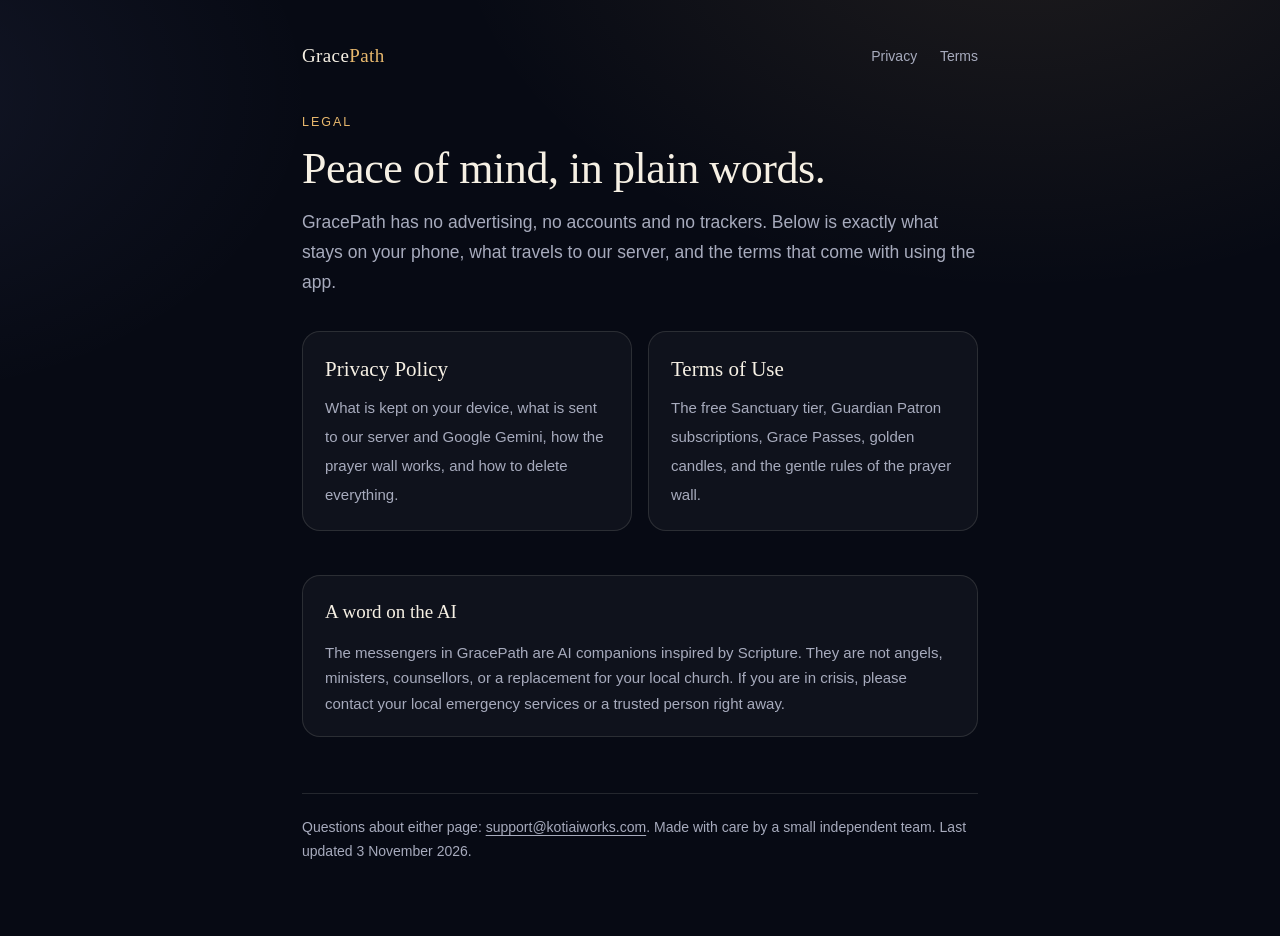
==== index.html @ 462a3a84 "Add GracePath privacy policy and terms" ====
<!doctype html>
<html lang="en">
  <head>
    <meta charset="utf-8" />
    <meta name="viewport" content="width=device-width, initial-scale=1" />
    <title>GracePath — Privacy and Terms</title>
    <meta name="description" content="GracePath keeps the Bible, daily verses and the prayer wall free, with no advertising. Read how your data is handled and the terms of use." />
    <link rel="stylesheet" href="./style.css" />
  </head>
  <body>
    <div class="wrap">
      <header class="top">
        <a class="wordmark" href="./">Grace<span>Path</span></a>
        <nav aria-label="Legal">
          <a href="./privacy/">Privacy</a>
          <a href="./terms/">Terms</a>
        </nav>
      </header>

      <p class="eyebrow">Legal</p>
      <h1>Peace of mind, in plain words.</h1>
      <p class="lede">
        GracePath has no advertising, no accounts and no trackers. Below is exactly what stays on your
        phone, what travels to our server, and the terms that come with using the app.
      </p>

      <div class="grid">
        <a class="card" href="./privacy/">
          <strong>Privacy Policy</strong>
          <span>
            What is kept on your device, what is sent to our server and Google Gemini, how the prayer
            wall works, and how to delete everything.
          </span>
        </a>
        <a class="card" href="./terms/">
          <strong>Terms of Use</strong>
          <span>
            The free Sanctuary tier, Guardian Patron subscriptions, Grace Passes, golden candles, and
            the gentle rules of the prayer wall.
          </span>
        </a>
      </div>

      <div class="card" style="margin-top: 28px">
        <h2 style="font-size: 19px">A word on the AI</h2>
        <p class="quiet" style="margin-bottom: 0">
          The messengers in GracePath are AI companions inspired by Scripture. They are not angels,
          ministers, counsellors, or a replacement for your local church. If you are in crisis, please
          contact your local emergency services or a trusted person right away.
        </p>
      </div>

      <footer>
        Questions about either page: <a href="mailto:support@kotiaiworks.com">support@kotiaiworks.com</a
        >. Made with care by a small independent team. Last updated 3 November 2026.
      </footer>
    </div>
  </body>
</html>
---- style.css ----
:root {
  --ink: #070a14;
  --night: #0b1020;
  --cream: #f6f0e4;
  --muted: #a7abbd;
  --gold: #e9b96e;
  --line: rgba(246, 240, 228, 0.12);
  --card: rgba(255, 255, 255, 0.035);
}

* {
  box-sizing: border-box;
}

html {
  -webkit-text-size-adjust: 100%;
}

body {
  margin: 0;
  background:
    radial-gradient(60rem 40rem at 80% -10%, rgba(233, 185, 110, 0.10), transparent 60%),
    radial-gradient(50rem 35rem at -10% 10%, rgba(154, 166, 255, 0.08), transparent 55%),
    var(--ink);
  color: var(--cream);
  font-family: -apple-system, BlinkMacSystemFont, 'Segoe UI', Roboto, Helvetica, Arial, sans-serif;
  font-size: 17px;
  line-height: 1.7;
}

.wrap {
  max-width: 720px;
  margin: 0 auto;
  padding: 40px 22px 72px;
}

.top {
  display: flex;
  align-items: center;
  justify-content: space-between;
  gap: 16px;
  margin-bottom: 40px;
}

.wordmark {
  font-family: Georgia, 'Times New Roman', serif;
  font-size: 19px;
  letter-spacing: 0.02em;
  color: var(--cream);
  text-decoration: none;
}

.wordmark span {
  color: var(--gold);
}

.top nav a {
  color: var(--muted);
  font-size: 14px;
  text-decoration: none;
  margin-left: 18px;
}

.top nav a:hover,
.top nav a[aria-current='page'] {
  color: var(--cream);
}

.eyebrow {
  margin: 0 0 10px;
  color: var(--gold);
  font-size: 12.5px;
  letter-spacing: 0.16em;
  text-transform: uppercase;
}

h1 {
  font-family: Georgia, 'Times New Roman', serif;
  font-weight: 400;
  font-size: clamp(30px, 5vw, 44px);
  line-height: 1.15;
  margin: 0 0 14px;
  letter-spacing: -0.01em;
}

.lede {
  color: var(--muted);
  font-size: 17.5px;
  margin: 0 0 34px;
}

h2 {
  font-family: Georgia, 'Times New Roman', serif;
  font-weight: 400;
  font-size: 23px;
  margin: 38px 0 12px;
}

h3 {
  font-size: 16px;
  margin: 24px 0 6px;
  color: var(--cream);
}

p,
ul,
ol {
  margin: 0 0 14px;
}

ul,
ol {
  padding-left: 22px;
}

li {
  margin-bottom: 8px;
}

a {
  color: var(--gold);
  text-decoration-thickness: 1px;
  text-underline-offset: 3px;
}

a:hover {
  color: #f3cf94;
}

.card {
  background: var(--card);
  border: 1px solid var(--line);
  border-radius: 18px;
  padding: 20px 22px;
  margin: 0 0 16px;
}

.card h2,
.card h3 {
  margin-top: 0;
}

.quiet {
  color: var(--muted);
  font-size: 15px;
}

.grid {
  display: grid;
  gap: 16px;
  margin-top: 34px;
}

@media (min-width: 640px) {
  .grid {
    grid-template-columns: 1fr 1fr;
  }
}

.grid a.card {
  display: block;
  color: var(--cream);
  text-decoration: none;
  transition: border-color 140ms ease, transform 140ms ease;
}

.grid a.card:hover {
  border-color: rgba(233, 185, 110, 0.55);
  transform: translateY(-1px);
}

.grid a.card strong {
  display: block;
  font-family: Georgia, 'Times New Roman', serif;
  font-weight: 400;
  font-size: 21px;
  margin-bottom: 6px;
}

.grid a.card span {
  color: var(--muted);
  font-size: 15px;
  line-height: 1.55;
}

table {
  width: 100%;
  border-collapse: collapse;
  margin: 8px 0 20px;
  font-size: 15px;
}

th,
td {
  text-align: left;
  vertical-align: top;
  padding: 10px 12px;
  border-bottom: 1px solid var(--line);
}

th {
  color: var(--gold);
  font-weight: 600;
  font-size: 12.5px;
  letter-spacing: 0.08em;
  text-transform: uppercase;
}

footer {
  margin-top: 56px;
  padding-top: 22px;
  border-top: 1px solid var(--line);
  color: var(--muted);
  font-size: 14px;
}

footer a {
  color: var(--muted);
}

.meta {
  color: var(--muted);
  font-size: 13.5px;
  margin-top: -18px;
  margin-bottom: 30px;
}
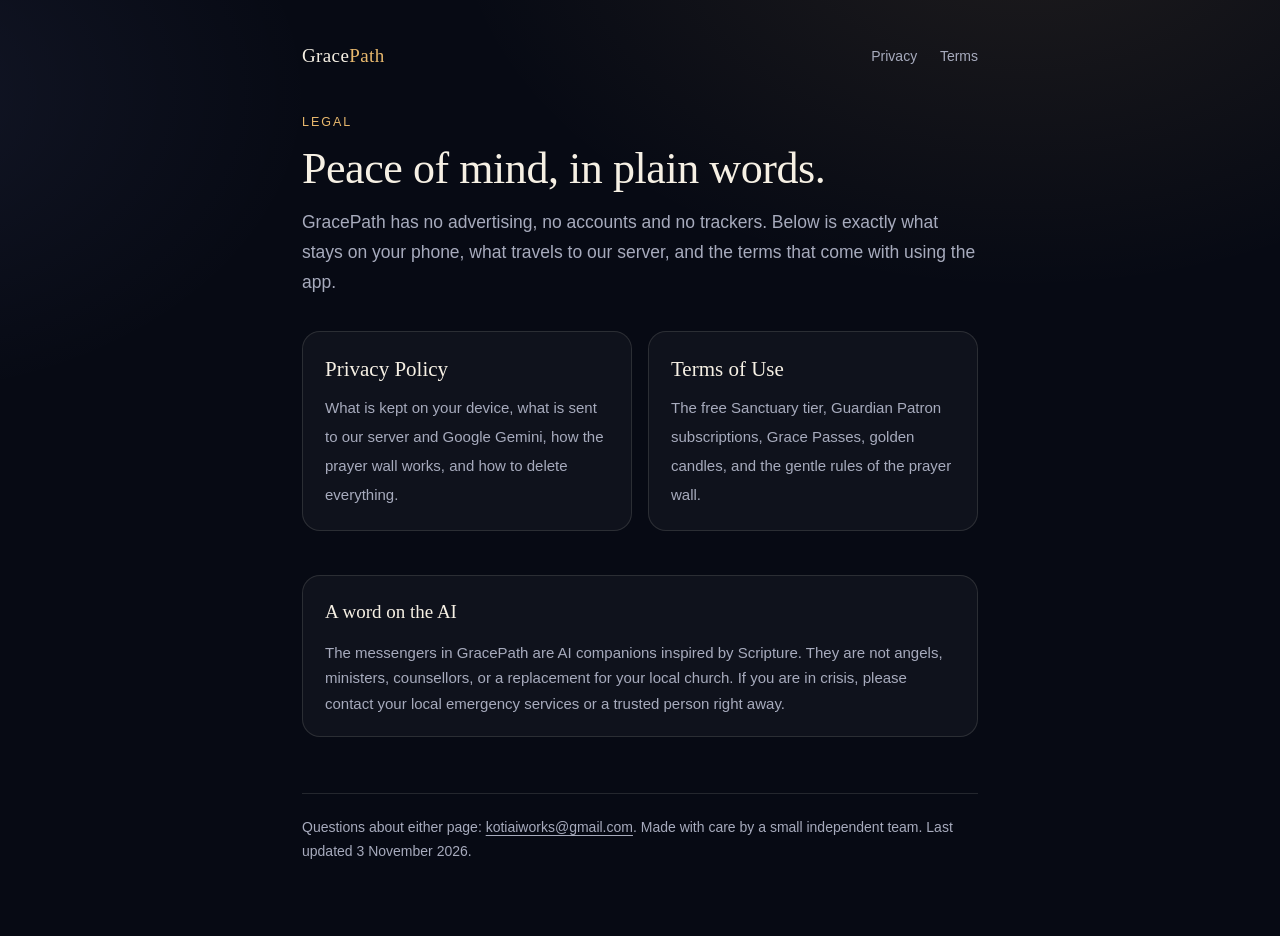
==== commit 7c8b53eb: "Point the support contact at the Gmail address" ====
--- a/index.html
+++ b/index.html
@@ -51,7 +51,7 @@
       </div>
 
       <footer>
-        Questions about either page: <a href="mailto:support@kotiaiworks.com">support@kotiaiworks.com</a
+        Questions about either page: <a href="mailto:kotiaiworks@gmail.com">kotiaiworks@gmail.com</a
         >. Made with care by a small independent team. Last updated 3 November 2026.
       </footer>
     </div>
